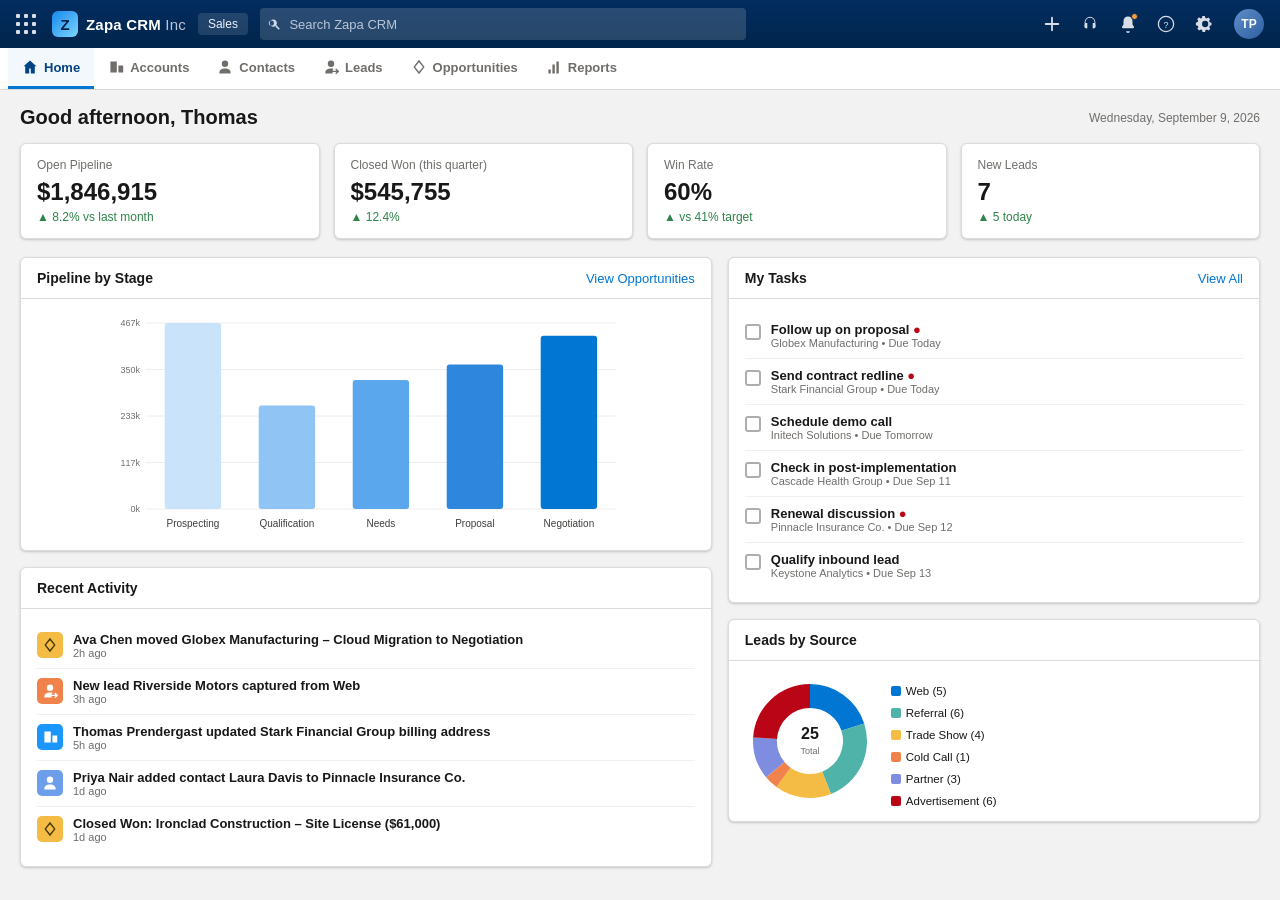
==== index.html @ 8cb700de "Add files via upload" ====
<!DOCTYPE html>
<html lang="en">
<head>
<meta charset="UTF-8" />
<meta name="viewport" content="width=device-width, initial-scale=1.0" />
<title>Zapa CRM Inc</title>
<link rel="stylesheet" href="css/styles.css" />
</head>
<body>

<div id="toast-region" class="toast-region"></div>

<div class="app-shell">

  <!-- Global Header -->
  <header class="global-header">
    <button class="icon-btn waffle-btn" id="btn-launcher" title="App Launcher" aria-label="App Launcher">
      <svg viewBox="0 0 20 20" width="20" height="20"><g fill="currentColor">
        <rect x="0" y="0" width="4" height="4" rx="1"/><rect x="8" y="0" width="4" height="4" rx="1"/><rect x="16" y="0" width="4" height="4" rx="1"/>
        <rect x="0" y="8" width="4" height="4" rx="1"/><rect x="8" y="8" width="4" height="4" rx="1"/><rect x="16" y="8" width="4" height="4" rx="1"/>
        <rect x="0" y="16" width="4" height="4" rx="1"/><rect x="8" y="16" width="4" height="4" rx="1"/><rect x="16" y="16" width="4" height="4" rx="1"/>
      </g></svg>
    </button>

    <div class="brand">
      <span class="brand-mark">Z</span>
      <span class="brand-name">Zapa CRM<span class="brand-inc"> Inc</span></span>
    </div>

    <div class="app-name-chip">Sales</div>

    <div class="global-search">
      <svg viewBox="0 0 20 20" width="14" height="14"><path fill="currentColor" d="M13.6 12.2h-.7l-.6-.5a5.4 5.4 0 1 0-1.3 1.3l.5.6v.7L16 18.6 17.6 17l-4-4Zm-8.6 0a3.8 3.8 0 1 1 0-7.6 3.8 3.8 0 0 1 0 7.6Z"/></svg>
      <input type="text" id="global-search-input" placeholder="Search Zapa CRM"/>
    </div>

    <div class="header-spacer"></div>

    <button class="icon-btn" id="btn-new" title="Create New">
      <svg viewBox="0 0 20 20" width="18" height="18"><path fill="currentColor" d="M10 2a1 1 0 0 1 1 1v6h6a1 1 0 1 1 0 2h-6v6a1 1 0 1 1-2 0v-6H3a1 1 0 1 1 0-2h6V3a1 1 0 0 1 1-1Z"/></svg>
    </button>
    <button class="icon-btn" id="btn-genesys" title="Genesys Cloud">
      <svg viewBox="0 0 20 20" width="18" height="18"><path fill="currentColor" d="M10 2a6 6 0 0 0-6 6v4.5A2.5 2.5 0 0 0 6.5 15H7v-6H5V8a5 5 0 0 1 10 0v1h-2v6h.5a2.5 2.5 0 0 0 2.5-2.5V8a6 6 0 0 0-6-6Z"/><rect x="4" y="10" width="2.6" height="4.4" rx="1" fill="currentColor"/><rect x="13.4" y="10" width="2.6" height="4.4" rx="1" fill="currentColor"/></svg>
    </button>
    <button class="icon-btn" title="Notifications" id="btn-notif">
      <svg viewBox="0 0 20 20" width="18" height="18"><path fill="currentColor" d="M10 1.6c-3 0-5 2.1-5 5v3.3c0 .6-.2 1.2-.6 1.7l-.9 1.2c-.6.8 0 2 1 2h11c1 0 1.6-1.2 1-2l-.9-1.2c-.4-.5-.6-1.1-.6-1.7V6.6c0-2.9-2-5-5-5Z"/><path fill="currentColor" d="M10 20a2.2 2.2 0 0 0 2.2-2H7.8A2.2 2.2 0 0 0 10 20Z"/></svg>
      <span class="notif-dot"></span>
    </button>
    <button class="icon-btn" title="Help">
      <svg viewBox="0 0 20 20" width="18" height="18"><circle cx="10" cy="10" r="8.5" fill="none" stroke="currentColor" stroke-width="1.4"/><text x="10" y="14.5" font-size="10" text-anchor="middle" fill="currentColor" font-family="Arial">?</text></svg>
    </button>
    <button class="icon-btn" title="Setup">
      <svg viewBox="0 0 20 20" width="18" height="18"><path fill="currentColor" d="M17 11.4v-2.8l-2.1-.5a5.9 5.9 0 0 0-.6-1.5l1.2-1.8-2-2-1.8 1.2a5.9 5.9 0 0 0-1.5-.6L9.7 1H6.9l-.5 2.2c-.5.1-1 .3-1.5.6L3.1 2.6l-2 2 1.2 1.8c-.3.5-.5 1-.6 1.5L-.3 8.6v2.8l2.2.5c.1.5.3 1 .6 1.5L1.3 15.2l2 2 1.8-1.2c.5.3 1 .5 1.5.6l.5 2.2h2.8l.5-2.2c.5-.1 1-.3 1.5-.6l1.8 1.2 2-2-1.2-1.8c.3-.5.5-1 .6-1.5l2.2-.5ZM10 13.5a3.5 3.5 0 1 1 0-7 3.5 3.5 0 0 1 0 7Z" transform="translate(1.3,0)"/></svg>
    </button>
    <button class="avatar-btn" id="btn-avatar" title="Thomas Prendergast">
      <span class="avatar-circle">TP</span>
    </button>
  </header>

  <!-- Genesys Cloud popover panel -->
  <div class="genesys-panel" id="genesys-panel">
    <div class="genesys-panel-arrow" id="genesys-panel-arrow"></div>
    <div class="genesys-panel-header">
      <h2>Genesys Cloud</h2>
      <button class="genesys-panel-close" id="genesys-panel-close" title="Close">&times;</button>
    </div>
    <div class="genesys-panel-body" id="genesys-panel-body"></div>
  </div>

  <!-- App Launcher Overlay -->
  <div class="launcher-overlay" id="launcher-overlay">
    <div class="launcher-panel">
      <div class="launcher-search">
        <input type="text" placeholder="Search apps and items..."/>
      </div>
      <h3>All Apps</h3>
      <div class="launcher-grid" id="launcher-grid"></div>
    </div>
  </div>

  <!-- Tab Bar -->
  <nav class="tab-bar" id="tab-bar"></nav>

  <!-- Main content -->
  <main class="main-content" id="main-content"></main>
</div>

<!-- Modal root -->
<div class="modal-overlay" id="modal-overlay">
  <div class="modal-panel" id="modal-panel"></div>
</div>

<script src="js/data.js"></script>
<script src="js/charts.js"></script>
<script src="js/app.js"></script>
</body>
</html>
---- css/styles.css ----
:root {
  --sf-header-bg: #032d60;
  --sf-header-bg-2: #01254b;
  --sf-blue: #0176d3;
  --sf-blue-dark: #014486;
  --sf-blue-light: #eef4fb;
  --sf-bg: #f3f2f2;
  --sf-border: #dddbda;
  --sf-text: #181818;
  --sf-text-secondary: #706e6b;
  --sf-success: #2e844a;
  --sf-success-bg: #e6f5ec;
  --sf-warning: #b26100;
  --sf-warning-bg: #fff4e5;
  --sf-error: #ba0517;
  --sf-error-bg: #fde8e8;
  --sf-card-radius: 6px;
  --shadow-1: 0 1px 3px 0 rgba(0,0,0,.12), 0 1px 2px 0 rgba(0,0,0,.08);
  --shadow-2: 0 2px 6px 0 rgba(0,0,0,.14);
}

* { box-sizing: border-box; }
html, body { height: 100%; }
body {
  margin: 0;
  font-family: -apple-system, "Salesforce Sans", "Segoe UI", Helvetica, Arial, sans-serif;
  color: var(--sf-text);
  background: var(--sf-bg);
  font-size: 13px;
  -webkit-font-smoothing: antialiased;
}
button { font-family: inherit; cursor: pointer; }
a { color: var(--sf-blue); text-decoration: none; cursor: pointer; }
a:hover { text-decoration: underline; }

.app-shell { display: flex; flex-direction: column; height: 100vh; }

/* ============ Global Header ============ */
.global-header {
  height: 48px;
  min-height: 48px;
  background: linear-gradient(180deg, var(--sf-header-bg) 0%, var(--sf-header-bg-2) 100%);
  color: #fff;
  display: flex;
  align-items: center;
  padding: 0 10px;
  gap: 6px;
  z-index: 50;
}
.icon-btn {
  background: transparent;
  border: none;
  color: #d8dde6;
  width: 32px;
  height: 32px;
  border-radius: 4px;
  display: flex;
  align-items: center;
  justify-content: center;
  position: relative;
}
.icon-btn:hover { background: rgba(255,255,255,.12); color: #fff; }
.notif-dot {
  position: absolute; top: 5px; right: 6px;
  width: 7px; height: 7px; border-radius: 50%;
  background: #ff9a3c; border: 1px solid var(--sf-header-bg);
}
.brand { display: flex; align-items: center; gap: 8px; margin-left: 4px; margin-right: 6px; white-space: nowrap; }
.brand-mark {
  width: 26px; height: 26px; border-radius: 6px;
  background: linear-gradient(135deg, #1589ee, #7cd4fd);
  color: #04204a;
  font-weight: 800; font-size: 15px;
  display: flex; align-items: center; justify-content: center;
}
.brand-name { font-weight: 700; font-size: 15px; letter-spacing: .2px; color: #fff; }
.brand-inc { font-weight: 400; color: #b9c6da; }
.app-name-chip {
  background: rgba(255,255,255,.12);
  padding: 4px 10px;
  border-radius: 4px;
  font-size: 12px;
  color: #eaf1fb;
  margin-right: 6px;
  white-space: nowrap;
  display: none;
}
@media (min-width: 900px) { .app-name-chip { display: inline-block; } }

.global-search {
  flex: 1 1 auto;
  max-width: 560px;
  background: rgba(255,255,255,.15);
  border-radius: 4px;
  display: flex;
  align-items: center;
  padding: 0 8px;
  height: 32px;
  color: #cfd8e6;
}
.global-search input {
  background: transparent;
  border: none;
  outline: none;
  color: #fff;
  margin-left: 6px;
  width: 100%;
  font-size: 13px;
}
.global-search input::placeholder { color: #b9c6da; }
.header-spacer { flex: 1 1 auto; }
.avatar-btn { background: transparent; border: none; margin-left: 2px; }
.avatar-circle {
  width: 30px; height: 30px; border-radius: 50%;
  background: #7f8fa6;
  background: linear-gradient(135deg,#5e8dc9,#2f5fa0);
  color: #fff; font-weight: 700; font-size: 12px;
  display: flex; align-items: center; justify-content: center;
}

/* ============ App Launcher ============ */
.launcher-overlay {
  display: none;
  position: fixed; inset: 0; background: rgba(0,0,0,.35); z-index: 100;
  align-items: flex-start; justify-content: center;
}
.launcher-overlay.open { display: flex; }
.launcher-panel {
  margin-top: 60px;
  background: #fff; border-radius: 8px; width: 720px; max-width: 92vw;
  max-height: 78vh; overflow-y: auto; padding: 18px 22px; box-shadow: var(--shadow-2);
}
.launcher-search input {
  width: 100%; padding: 9px 12px; border: 1px solid var(--sf-border); border-radius: 4px; font-size: 13px; outline: none;
}
.launcher-panel h3 { font-size: 12px; text-transform: uppercase; color: var(--sf-text-secondary); margin: 18px 0 10px; letter-spacing: .04em; }
.launcher-grid { display: grid; grid-template-columns: repeat(4, 1fr); gap: 4px; }
.launcher-item {
  display: flex; flex-direction: column; align-items: center; gap: 8px;
  padding: 14px 6px; border-radius: 6px; text-align: center;
}
.launcher-item:hover { background: #f3f6fa; }
.launcher-icon {
  width: 44px; height: 44px; border-radius: 8px; display: flex; align-items: center; justify-content: center; color: #fff; font-size: 18px;
}
.launcher-item span.label { font-size: 12px; color: var(--sf-text); }

/* ============ Tab bar ============ */
.tab-bar {
  background: #fff;
  border-bottom: 1px solid var(--sf-border);
  display: flex;
  align-items: stretch;
  height: 42px;
  padding-left: 8px;
  overflow-x: auto;
  flex: 0 0 auto;
}
.tab-item {
  display: flex; align-items: center; gap: 6px;
  padding: 0 14px;
  color: var(--sf-text-secondary);
  font-weight: 600;
  border-bottom: 3px solid transparent;
  white-space: nowrap;
}
.tab-item svg { flex: 0 0 auto; }
.tab-item:hover { background: #f3f3f3; color: var(--sf-text); cursor: pointer; }
.tab-item.active { color: var(--sf-blue-dark); border-bottom-color: var(--sf-blue); background: #f3f8fd; }

/* ============ Main content ============ */
.main-content { flex: 1 1 auto; overflow-y: auto; padding: 16px 20px 40px; }
.page-title-row { display: flex; align-items: center; justify-content: space-between; margin-bottom: 14px; flex-wrap: wrap; gap: 10px; }
.page-title { display:flex; align-items:center; gap:10px; }
.page-title h1 { font-size: 20px; margin: 0; font-weight: 700; }
.page-subtitle { color: var(--sf-text-secondary); font-size: 12px; }

.btn {
  border: 1px solid var(--sf-blue);
  background: #fff; color: var(--sf-blue);
  padding: 7px 14px; border-radius: 4px; font-size: 13px; font-weight: 600;
}
.btn:hover { background: var(--sf-blue-light); }
.btn-primary { background: var(--sf-blue); color: #fff; }
.btn-primary:hover { background: var(--sf-blue-dark); }
.btn-sm { padding: 4px 10px; font-size: 12px; }
.btn-neutral { border-color: var(--sf-border); color: var(--sf-text); }
.btn-neutral:hover { background: #f3f3f3; }
.btn-icon { display:inline-flex; align-items:center; gap:6px; }

/* ============ KPI tiles ============ */
.kpi-row { display: grid; grid-template-columns: repeat(4, 1fr); gap: 14px; margin-bottom: 18px; }
@media (max-width: 1100px) { .kpi-row { grid-template-columns: repeat(2, 1fr); } }
.kpi-card {
  background: #fff; border: 1px solid var(--sf-border); border-radius: var(--sf-card-radius);
  padding: 14px 16px; box-shadow: var(--shadow-1);
}
.kpi-label { color: var(--sf-text-secondary); font-size: 12px; margin-bottom: 6px; }
.kpi-value { font-size: 24px; font-weight: 700; }
.kpi-trend { font-size: 12px; margin-top: 4px; }
.kpi-trend.up { color: var(--sf-success); }
.kpi-trend.down { color: var(--sf-error); }

/* ============ Cards / Panels ============ */
.card {
  background: #fff; border: 1px solid var(--sf-border); border-radius: var(--sf-card-radius);
  box-shadow: var(--shadow-1); margin-bottom: 16px;
}
.card-header {
  display: flex; align-items: center; justify-content: space-between;
  padding: 12px 16px; border-bottom: 1px solid var(--sf-border);
}
.card-header h2 { font-size: 14px; margin: 0; font-weight: 700; }
.card-body { padding: 14px 16px; }

.dashboard-grid { display: grid; grid-template-columns: 1.3fr 1fr; gap: 16px; align-items: start; }
@media (max-width: 1000px) { .dashboard-grid { grid-template-columns: 1fr; } }

.task-list { list-style: none; margin: 0; padding: 0; }
.task-item { display: flex; align-items: flex-start; gap: 10px; padding: 9px 0; border-bottom: 1px solid #f1f0f0; }
.task-item:last-child { border-bottom: none; }
.task-checkbox { width: 16px; height: 16px; border: 2px solid #b0adab; border-radius: 3px; margin-top: 2px; flex: 0 0 auto; }
.task-priority-high { color: var(--sf-error); font-weight: 700; }
.task-main { flex: 1; }
.task-subject { font-weight: 600; }
.task-meta { color: var(--sf-text-secondary); font-size: 11px; }

/* ============ Object icons ============ */
.obj-icon { border-radius: 5px; display: inline-flex; align-items: center; justify-content: center; color: #fff; flex: 0 0 auto; font-weight: 700; }
.obj-icon.lead { background: #f0824c; }
.obj-icon.contact { background: #6d9eeb; }
.obj-icon.account { background: #1b96ff; }
.obj-icon.opportunity { background: #f4bc44; color: #4a3b06; }
.obj-icon.task { background: #7f8de1; }
.obj-icon.report { background: #4fb3a9; }

/* ============ List view ============ */
.list-toolbar { display: flex; align-items: center; gap: 10px; margin-bottom: 10px; flex-wrap: wrap; }
.list-toolbar .search-mini { flex: 1; max-width: 280px; position: relative; }
.search-mini input { width: 100%; padding: 6px 10px 6px 28px; border: 1px solid var(--sf-border); border-radius: 4px; font-size: 12px; }
.search-mini svg { position: absolute; left: 8px; top: 7px; color: var(--sf-text-secondary); }
.count-chip { color: var(--sf-text-secondary); font-size: 12px; }

table.data-table { width: 100%; border-collapse: collapse; background: #fff; }
table.data-table th {
  text-align: left; font-size: 12px; color: var(--sf-text-secondary);
  background: #fafaf9; border-bottom: 1px solid var(--sf-border); padding: 8px 12px; font-weight: 700;
  position: sticky; top: 0;
}
table.data-table td { padding: 9px 12px; border-bottom: 1px solid #f1f0f0; font-size: 13px; vertical-align: middle; }
table.data-table tr:hover td { background: #f7f9fc; }
.row-name-cell { display: flex; align-items: center; gap: 8px; }

.badge { display: inline-block; padding: 2px 9px; border-radius: 10px; font-size: 11px; font-weight: 700; }
.badge-new { background: #eef4fb; color: #0176d3; }
.badge-working { background: var(--sf-warning-bg); color: var(--sf-warning); }
.badge-qualified { background: var(--sf-success-bg); color: var(--sf-success); }
.badge-unqualified { background: #f1f0f0; color: var(--sf-text-secondary); }
.badge-won { background: var(--sf-success-bg); color: var(--sf-success); }
.badge-lost { background: var(--sf-error-bg); color: var(--sf-error); }
.badge-open { background: #eef4fb; color: #0176d3; }

/* ============ Record detail ============ */
.record-header {
  background: #fff; border: 1px solid var(--sf-border); border-radius: var(--sf-card-radius); box-shadow: var(--shadow-1);
  padding: 14px 18px; margin-bottom: 14px;
}
.record-header-top { display: flex; align-items: flex-start; gap: 12px; }
.record-icon-lg { width: 42px; height: 42px; font-size: 16px; border-radius: 8px; }
.record-title-block { flex: 1; }
.record-title-block .eyebrow { color: var(--sf-text-secondary); font-size: 12px; }
.record-title-block h1 { font-size: 19px; margin: 2px 0 0; }
.record-actions { display: flex; gap: 8px; }
.record-fields-grid { display: grid; grid-template-columns: repeat(4, 1fr); gap: 14px; margin-top: 16px; }
@media (max-width: 1000px) { .record-fields-grid { grid-template-columns: repeat(2, 1fr); } }
.field-block .field-label { color: var(--sf-text-secondary); font-size: 11px; margin-bottom: 3px; }
.field-block .field-value { font-size: 13px; font-weight: 500; }

/* Path component (opportunity stage) */
.path-bar { display: flex; margin-top: 14px; border-radius: 4px; overflow: hidden; }
.path-step {
  flex: 1; text-align: center; padding: 7px 4px; font-size: 11.5px; font-weight: 700;
  background: #e5e5e5; color: #6b6b6b; position: relative;
  clip-path: polygon(0 0, 92% 0, 100% 50%, 92% 100%, 0 100%, 8% 50%);
  margin-left: -8px;
}
.path-step:first-child { margin-left: 0; clip-path: polygon(0 0, 92% 0, 100% 50%, 92% 100%, 0 100%); }
.path-step.done { background: #7ac9a3; color: #fff; }
.path-step.current { background: var(--sf-blue); color: #fff; }
.path-step.lost { background: var(--sf-error); color: #fff; }

.related-tabs { display: flex; gap: 4px; border-bottom: 1px solid var(--sf-border); margin-bottom: 0; }
.related-tab { padding: 10px 14px; font-size: 13px; font-weight: 600; color: var(--sf-text-secondary); border-bottom: 3px solid transparent; }
.related-tab.active { color: var(--sf-blue-dark); border-bottom-color: var(--sf-blue); }
.related-tab:hover { cursor: pointer; color: var(--sf-text); }

/* ============ Kanban ============ */
.kanban-wrap { overflow-x: auto; padding-bottom: 10px; }
.kanban-board { display: flex; gap: 12px; min-width: max-content; }
.kanban-col { width: 260px; flex: 0 0 260px; background: #f3f3f3; border-radius: 6px; padding: 8px; }
.kanban-col-header { padding: 6px 8px 10px; }
.kanban-col-title { font-weight: 700; font-size: 13px; display: flex; justify-content: space-between; }
.kanban-col-sum { color: var(--sf-text-secondary); font-size: 11px; margin-top: 2px; }
.kanban-col-bar { height: 4px; border-radius: 2px; background: var(--sf-blue); margin-top: 8px; }
.kanban-card {
  background: #fff; border: 1px solid var(--sf-border); border-radius: 6px; padding: 10px 12px; margin-bottom: 8px; box-shadow: var(--shadow-1);
}
.kanban-card:hover { box-shadow: var(--shadow-2); cursor: pointer; }
.kanban-card .kc-name { font-weight: 700; font-size: 12.5px; margin-bottom: 4px; }
.kanban-card .kc-account { color: var(--sf-text-secondary); font-size: 11.5px; margin-bottom: 6px; }
.kanban-card .kc-amount { font-weight: 700; font-size: 13px; color: #16325c; }
.kanban-card .kc-meta { display: flex; justify-content: space-between; align-items: center; margin-top: 6px; font-size: 11px; color: var(--sf-text-secondary); }
.view-toggle { display: flex; border: 1px solid var(--sf-border); border-radius: 4px; overflow: hidden; }
.view-toggle button { border: none; background: #fff; padding: 6px 12px; font-size: 12px; font-weight: 600; color: var(--sf-text-secondary); }
.view-toggle button.active { background: var(--sf-blue-light); color: var(--sf-blue-dark); }

/* ============ Charts ============ */
.chart-legend { display: flex; flex-wrap: wrap; gap: 10px; margin-top: 10px; font-size: 11.5px; }
.legend-item { display: flex; align-items: center; gap: 5px; }
.legend-swatch { width: 10px; height: 10px; border-radius: 2px; }

/* ============ Modal ============ */
.modal-overlay { display: none; position: fixed; inset: 0; background: rgba(0,0,0,.4); z-index: 200; align-items: center; justify-content: center; }
.modal-overlay.open { display: flex; }
.modal-panel { background: #fff; border-radius: 8px; width: 480px; max-width: 92vw; max-height: 88vh; overflow-y: auto; box-shadow: var(--shadow-2); }
.modal-header { padding: 16px 20px; border-bottom: 1px solid var(--sf-border); display: flex; justify-content: space-between; align-items: center; }
.modal-header h2 { margin: 0; font-size: 16px; }
.modal-close { border: none; background: transparent; font-size: 18px; color: var(--sf-text-secondary); }
.modal-body { padding: 16px 20px; }
.form-row { margin-bottom: 14px; }
.form-row label { display: block; font-size: 12px; font-weight: 600; margin-bottom: 4px; }
.form-row input, .form-row select, .form-row textarea {
  width: 100%; padding: 8px 10px; border: 1px solid var(--sf-border); border-radius: 4px; font-size: 13px; outline: none; font-family: inherit;
}
.form-row input:focus, .form-row select:focus, .form-row textarea:focus { border-color: var(--sf-blue); box-shadow: 0 0 0 1px var(--sf-blue); }
.modal-footer { padding: 14px 20px; border-top: 1px solid var(--sf-border); display: flex; justify-content: flex-end; gap: 8px; }

/* ============ Toast ============ */
.toast-region { position: fixed; top: 58px; right: 16px; z-index: 300; display: flex; flex-direction: column; gap: 8px; }
.toast { background: #04844b; color: #fff; padding: 12px 16px; border-radius: 4px; box-shadow: var(--shadow-2); font-size: 13px; max-width: 320px; animation: toast-in .2s ease-out; }
.toast.error { background: var(--sf-error); }
@keyframes toast-in { from { transform: translateY(-8px); opacity: 0; } to { transform: translateY(0); opacity: 1; } }

.breadcrumb { font-size: 12px; color: var(--sf-text-secondary); margin-bottom: 8px; }
.breadcrumb a { color: var(--sf-blue); }

.empty-state { text-align: center; padding: 40px 20px; color: var(--sf-text-secondary); }

.rating-star { color: #f4bc44; }

/* ============ Genesys Cloud popover panel ============ */
.genesys-panel {
  position: fixed;
  width: 200px;
  height: 500px;
  background: #fff;
  border-radius: 8px;
  box-shadow: var(--shadow-2);
  z-index: 150;
  display: none;
  flex-direction: column;
  overflow: hidden;
}
.genesys-panel.open { display: flex; }
.genesys-panel-arrow {
  position: absolute;
  top: -6px;
  width: 14px;
  height: 14px;
  background: var(--sf-header-bg);
  transform: rotate(45deg);
  border-radius: 2px;
}
.genesys-panel-header {
  position: relative;
  z-index: 1;
  flex: 0 0 auto;
  background: linear-gradient(180deg, var(--sf-header-bg) 0%, var(--sf-header-bg-2) 100%);
  color: #fff;
  padding: 12px 14px;
  display: flex;
  align-items: center;
  justify-content: space-between;
}
.genesys-panel-header h2 { margin: 0; font-size: 14px; font-weight: 700; }
.genesys-panel-close {
  background: transparent; border: none; color: #fff; font-size: 16px; line-height: 1;
  width: 24px; height: 24px; display: flex; align-items: center; justify-content: center; border-radius: 4px;
}
.genesys-panel-close:hover { background: rgba(255,255,255,.15); }
.genesys-panel-body { flex: 1 1 auto; }
.genesys-panel-body iframe { width: 100%; height: 100%; border: 0; display: block; }
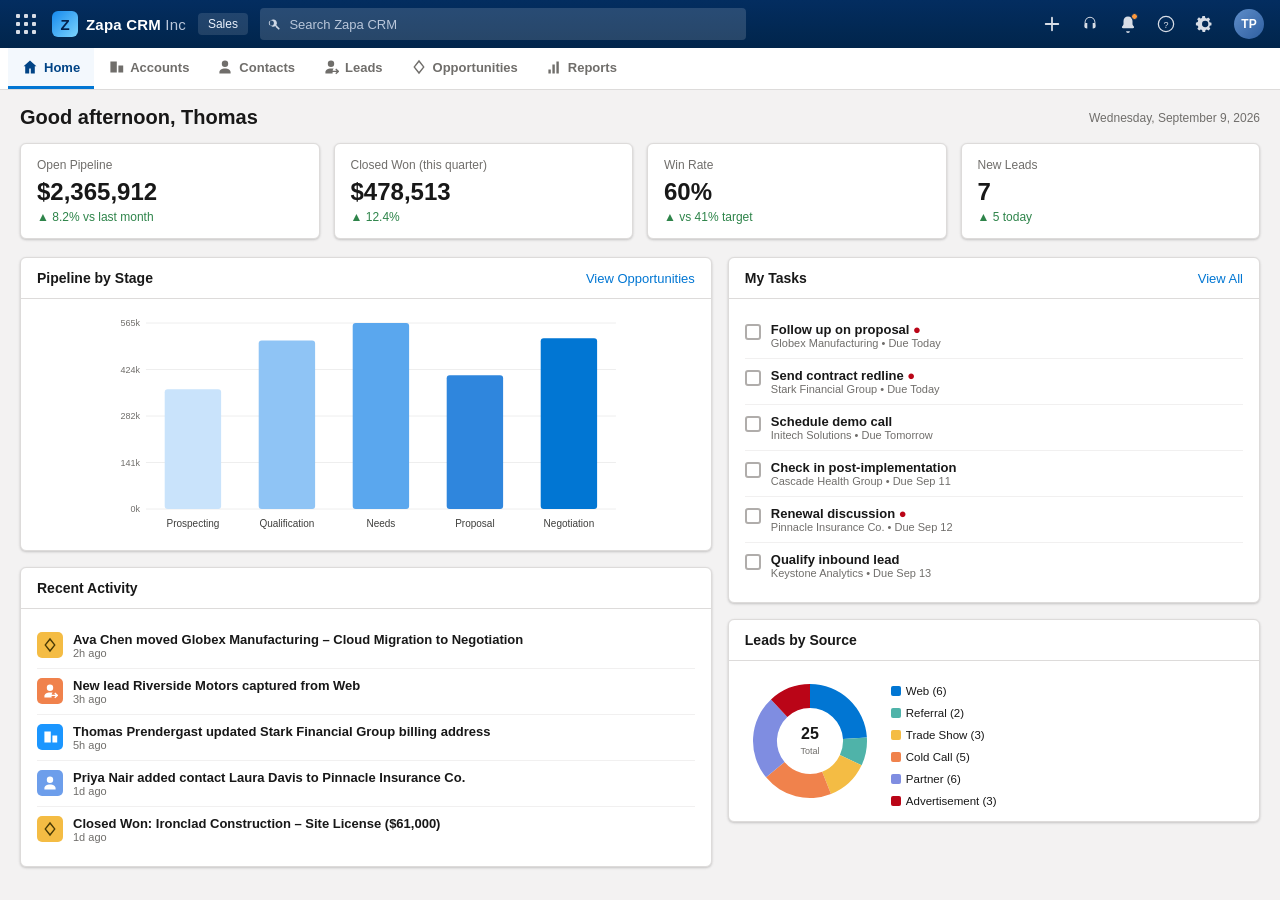
==== commit abba635c: "Add files via upload" ====
--- a/index.html
+++ b/index.html
@@ -57,6 +57,23 @@
     </button>
   </header>
 
+  <!-- Composable Desktop Broker popover — toggled from the TP avatar icon.
+       The iframe stays mounted (even while hidden) so it keeps sharing one
+       authenticated session with all Composable Desktop components (e.g. the
+       Copilot gadget), the same way the Genesys Cloud popover works. -->
+  <div class="genesys-broker" id="genesys-broker">
+    <div class="genesys-broker-arrow" id="genesys-broker-arrow"></div>
+    <div class="genesys-broker-header">
+      <h2>Genesys Broker</h2>
+      <button class="genesys-broker-close" id="genesys-broker-close" title="Close">&times;</button>
+    </div>
+    <div class="genesys-broker-body">
+      <iframe id="genesys-broker-iframe" title="Genesys Cloud Broker"
+        src="https://apps.inindca.com/crm-embeddable-desktop/?show-broker-ui"
+        allow="camera *; microphone *; autoplay *; hid *; local-network-access *"></iframe>
+    </div>
+  </div>
+
   <!-- Genesys Cloud popover panel -->
   <div class="genesys-panel" id="genesys-panel">
     <div class="genesys-panel-arrow" id="genesys-panel-arrow"></div>
--- a/css/styles.css
+++ b/css/styles.css
@@ -348,6 +348,49 @@
 
 .rating-star { color: #f4bc44; }
 
+/* ============ Composable Desktop Broker popover (shared auth) ============ */
+.genesys-broker {
+  position: fixed;
+  width: 260px;
+  height: 400px;
+  background: #fff;
+  border-radius: 8px;
+  box-shadow: var(--shadow-2);
+  z-index: 150;
+  display: none;
+  flex-direction: column;
+  overflow: hidden;
+}
+.genesys-broker.open { display: flex; }
+.genesys-broker-arrow {
+  position: absolute;
+  top: -6px;
+  width: 14px;
+  height: 14px;
+  background: var(--sf-header-bg);
+  transform: rotate(45deg);
+  border-radius: 2px;
+}
+.genesys-broker-header {
+  position: relative;
+  z-index: 1;
+  flex: 0 0 auto;
+  background: linear-gradient(180deg, var(--sf-header-bg) 0%, var(--sf-header-bg-2) 100%);
+  color: #fff;
+  padding: 12px 14px;
+  display: flex;
+  align-items: center;
+  justify-content: space-between;
+}
+.genesys-broker-header h2 { margin: 0; font-size: 14px; font-weight: 700; }
+.genesys-broker-close {
+  background: transparent; border: none; color: #fff; font-size: 16px; line-height: 1;
+  width: 24px; height: 24px; display: flex; align-items: center; justify-content: center; border-radius: 4px;
+}
+.genesys-broker-close:hover { background: rgba(255,255,255,.15); }
+.genesys-broker-body { flex: 1 1 auto; }
+.genesys-broker-body iframe { width: 100%; height: 100%; border: 0; display: block; }
+
 /* ============ Genesys Cloud popover panel ============ */
 .genesys-panel {
   position: fixed;
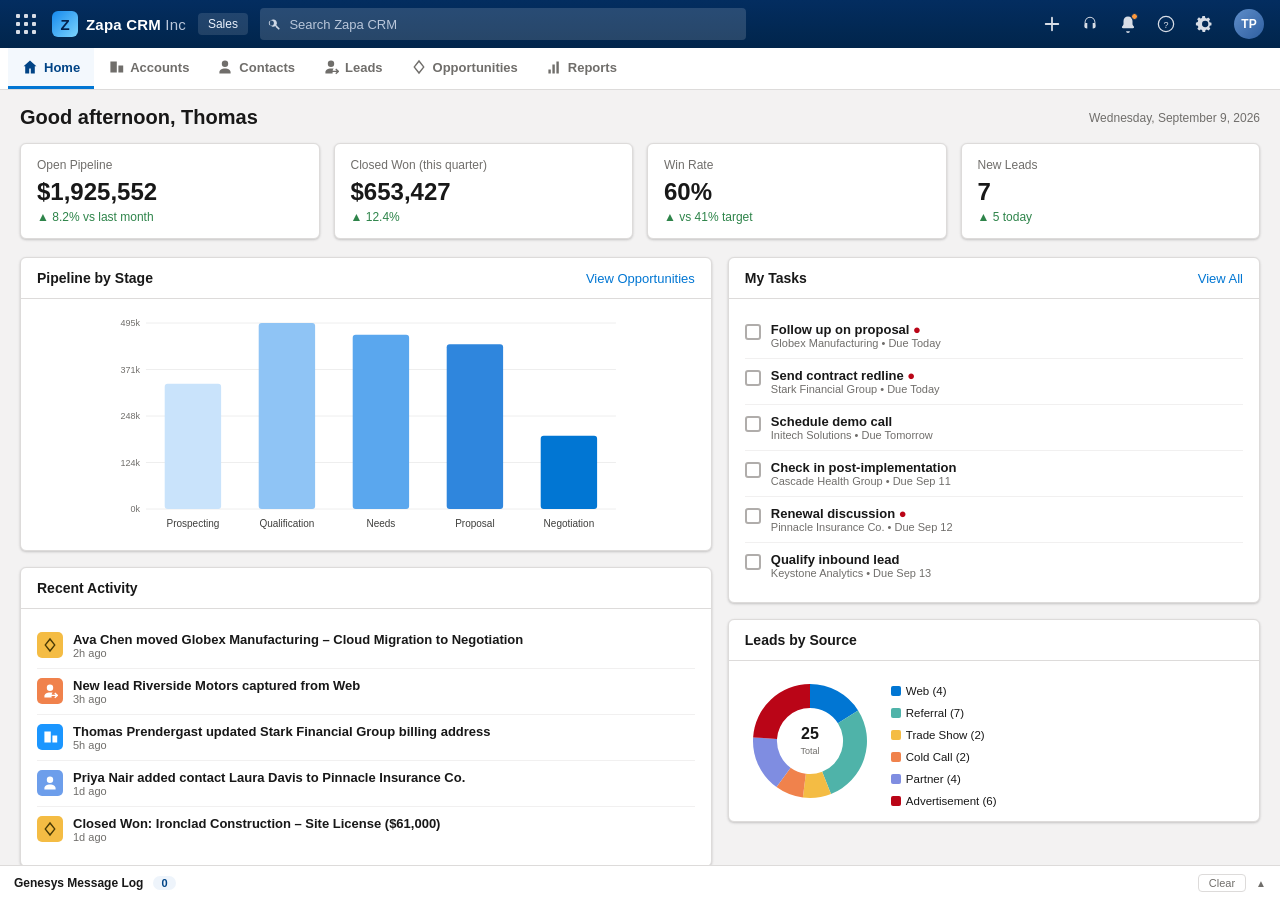
==== commit faa2dca2: "Add files via upload" ====
--- a/index.html
+++ b/index.html
@@ -100,6 +100,17 @@
 
   <!-- Main content -->
   <main class="main-content" id="main-content"></main>
+
+  <!-- Message Log — every postMessage sent/received by the Genesys panels -->
+  <div class="message-log" id="message-log">
+    <div class="message-log-header" id="message-log-toggle">
+      <span class="message-log-title">Genesys Message Log</span>
+      <span class="message-log-count" id="message-log-count">0</span>
+      <button class="message-log-clear" id="message-log-clear" title="Clear log">Clear</button>
+      <span class="message-log-chevron" id="message-log-chevron">&#9650;</span>
+    </div>
+    <div class="message-log-body" id="message-log-body"></div>
+  </div>
 </div>
 
 <!-- Modal root -->
--- a/css/styles.css
+++ b/css/styles.css
@@ -433,3 +433,51 @@
 .genesys-panel-close:hover { background: rgba(255,255,255,.15); }
 .genesys-panel-body { flex: 1 1 auto; }
 .genesys-panel-body iframe { width: 100%; height: 100%; border: 0; display: block; }
+
+/* ============ Message Log (footer) ============ */
+.message-log {
+  flex: 0 0 auto;
+  border-top: 1px solid var(--sf-border);
+  background: #fff;
+  z-index: 120;
+}
+.message-log-header {
+  display: flex;
+  align-items: center;
+  gap: 10px;
+  height: 34px;
+  padding: 0 14px;
+  cursor: pointer;
+  user-select: none;
+}
+.message-log-header:hover { background: #f7f7f7; }
+.message-log-title { font-size: 12px; font-weight: 700; color: var(--sf-text); }
+.message-log-count {
+  background: var(--sf-blue-light); color: var(--sf-blue-dark);
+  font-size: 11px; font-weight: 700; padding: 1px 8px; border-radius: 10px;
+}
+.message-log-clear {
+  margin-left: auto;
+  border: 1px solid var(--sf-border); background: #fff; color: var(--sf-text-secondary);
+  font-size: 11px; padding: 2px 10px; border-radius: 4px;
+}
+.message-log-clear:hover { background: #f3f3f3; }
+.message-log-chevron { font-size: 10px; color: var(--sf-text-secondary); transition: transform .15s ease; }
+.message-log.open .message-log-chevron { transform: rotate(180deg); }
+.message-log-body {
+  display: none;
+  max-height: 260px;
+  overflow-y: auto;
+  border-top: 1px solid var(--sf-border);
+  font-family: ui-monospace, SFMono-Regular, Menlo, Consolas, monospace;
+  font-size: 11.5px;
+}
+.message-log.open .message-log-body { display: block; }
+.message-log-entry { display: flex; gap: 8px; padding: 6px 14px; border-bottom: 1px solid #f1f0f0; align-items: flex-start; }
+.message-log-entry:hover { background: #fafafa; }
+.message-log-time { color: var(--sf-text-secondary); flex: 0 0 auto; white-space: nowrap; }
+.message-log-dir { flex: 0 0 auto; font-weight: 700; border-radius: 3px; padding: 0 6px; white-space: nowrap; }
+.message-log-dir.sent { background: var(--sf-success-bg); color: var(--sf-success); }
+.message-log-dir.received { background: var(--sf-blue-light); color: var(--sf-blue-dark); }
+.message-log-json { flex: 1 1 auto; white-space: pre-wrap; word-break: break-all; color: var(--sf-text); }
+.message-log-empty { padding: 14px; color: var(--sf-text-secondary); font-size: 12px; text-align: center; }
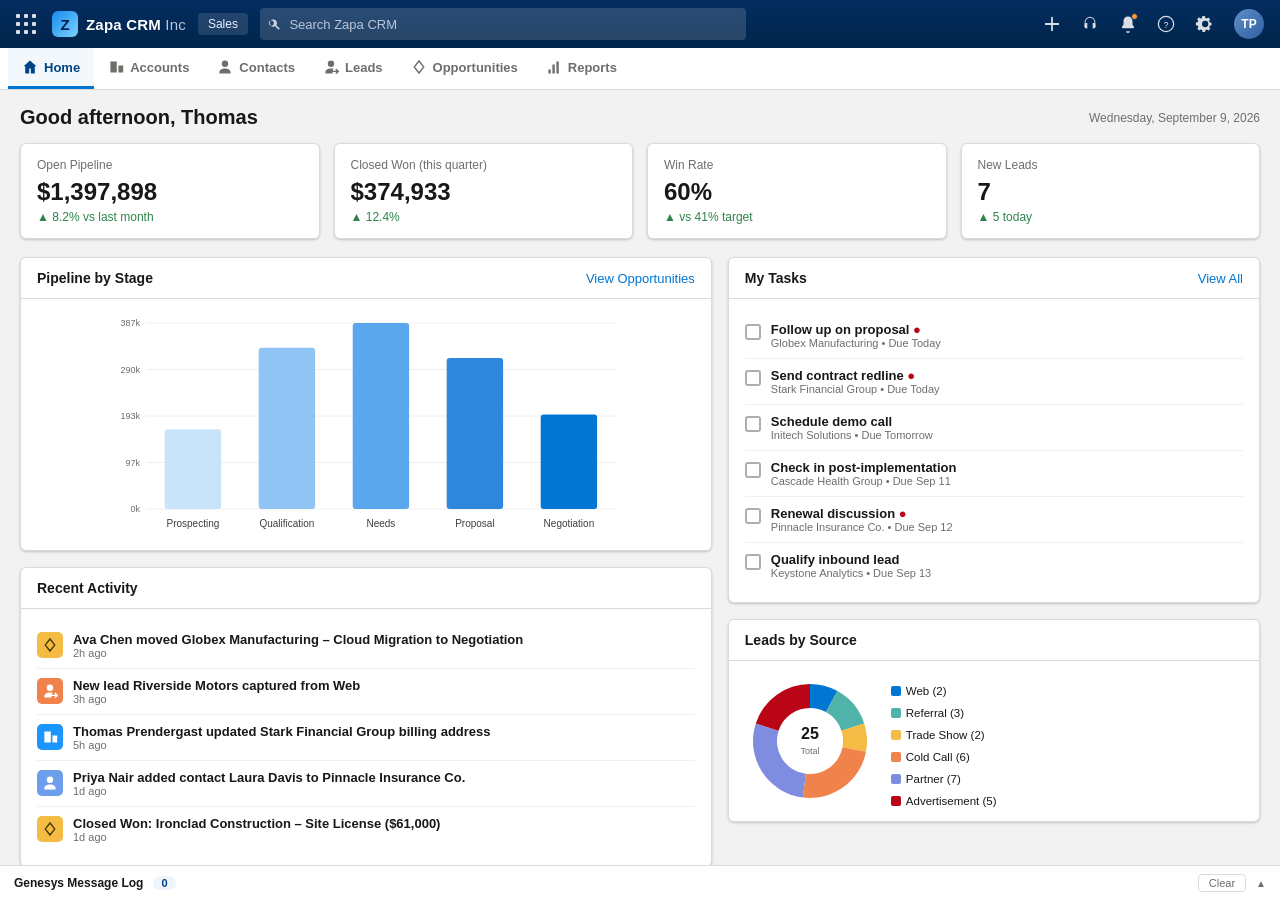
==== commit eda15011: "Add files via upload" ====
--- a/index.html
+++ b/index.html
@@ -98,6 +98,9 @@
   <!-- Tab Bar -->
   <nav class="tab-bar" id="tab-bar"></nav>
 
+  <!-- Lead record tabs — one appears each time a Lead is opened -->
+  <nav class="lead-tab-bar" id="lead-tab-bar"></nav>
+
   <!-- Main content -->
   <main class="main-content" id="main-content"></main>
 
--- a/css/styles.css
+++ b/css/styles.css
@@ -168,6 +168,40 @@
 .tab-item:hover { background: #f3f3f3; color: var(--sf-text); cursor: pointer; }
 .tab-item.active { color: var(--sf-blue-dark); border-bottom-color: var(--sf-blue); background: #f3f8fd; }
 
+/* ============ Lead record tabs ============ */
+.lead-tab-bar {
+  background: #f3f3f3;
+  border-bottom: 1px solid var(--sf-border);
+  display: none;
+  align-items: stretch;
+  height: 34px;
+  padding-left: 8px;
+  overflow-x: auto;
+  flex: 0 0 auto;
+  gap: 2px;
+}
+.lead-tab-bar.has-tabs { display: flex; }
+.lead-tab-item {
+  display: flex; align-items: center; gap: 8px;
+  padding: 0 8px 0 12px;
+  color: var(--sf-text-secondary);
+  font-size: 12px; font-weight: 600;
+  background: #fff;
+  border: 1px solid var(--sf-border);
+  border-bottom: none;
+  border-radius: 6px 6px 0 0;
+  margin-top: 4px;
+  white-space: nowrap;
+  cursor: pointer;
+}
+.lead-tab-item:hover { color: var(--sf-text); }
+.lead-tab-item.active { color: var(--sf-blue-dark); background: #fff; box-shadow: 0 -2px 0 var(--sf-blue) inset; }
+.lead-tab-close {
+  border: none; background: transparent; color: inherit; opacity: .6;
+  font-size: 14px; line-height: 1; padding: 2px 4px; border-radius: 3px;
+}
+.lead-tab-close:hover { opacity: 1; background: #eee; }
+
 /* ============ Main content ============ */
 .main-content { flex: 1 1 auto; overflow-y: auto; padding: 16px 20px 40px; }
 .page-title-row { display: flex; align-items: center; justify-content: space-between; margin-bottom: 14px; flex-wrap: wrap; gap: 10px; }
@@ -212,6 +246,11 @@
 }
 .card-header h2 { font-size: 14px; margin: 0; font-weight: 700; }
 .card-body { padding: 14px 16px; }
+
+.collapsible-card .card-header { cursor: pointer; user-select: none; }
+.collapsible-chevron { font-size: 10px; color: var(--sf-text-secondary); transition: transform .15s ease; }
+.collapsible-card.collapsed .collapsible-chevron { transform: rotate(180deg); }
+.collapsible-card.collapsed .card-body { display: none; }
 
 .dashboard-grid { display: grid; grid-template-columns: 1.3fr 1fr; gap: 16px; align-items: start; }
 @media (max-width: 1000px) { .dashboard-grid { grid-template-columns: 1fr; } }
@@ -479,5 +518,6 @@
 .message-log-dir { flex: 0 0 auto; font-weight: 700; border-radius: 3px; padding: 0 6px; white-space: nowrap; }
 .message-log-dir.sent { background: var(--sf-success-bg); color: var(--sf-success); }
 .message-log-dir.received { background: var(--sf-blue-light); color: var(--sf-blue-dark); }
+.message-log-repeat { flex: 0 0 auto; font-weight: 700; color: var(--sf-text-secondary); background: #f1f0f0; border-radius: 3px; padding: 0 5px; }
 .message-log-json { flex: 1 1 auto; white-space: pre-wrap; word-break: break-all; color: var(--sf-text); }
 .message-log-empty { padding: 14px; color: var(--sf-text-secondary); font-size: 12px; text-align: center; }
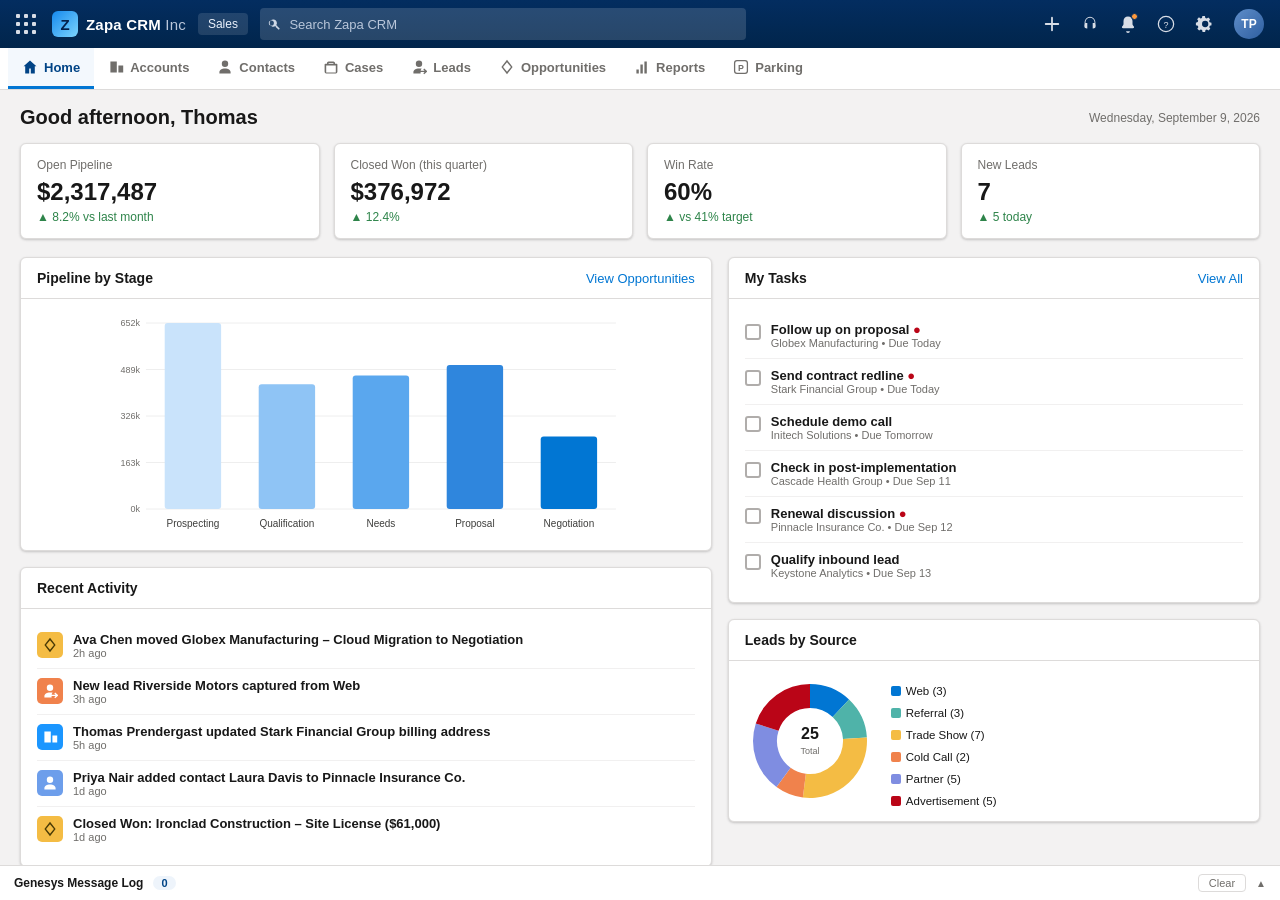
==== commit 9f04adc1: "Add files via upload" ====
--- a/index.html
+++ b/index.html
@@ -49,7 +49,7 @@
     <button class="icon-btn" title="Help">
       <svg viewBox="0 0 20 20" width="18" height="18"><circle cx="10" cy="10" r="8.5" fill="none" stroke="currentColor" stroke-width="1.4"/><text x="10" y="14.5" font-size="10" text-anchor="middle" fill="currentColor" font-family="Arial">?</text></svg>
     </button>
-    <button class="icon-btn" title="Setup">
+    <button class="icon-btn" id="btn-setup" title="Setup">
       <svg viewBox="0 0 20 20" width="18" height="18"><path fill="currentColor" d="M17 11.4v-2.8l-2.1-.5a5.9 5.9 0 0 0-.6-1.5l1.2-1.8-2-2-1.8 1.2a5.9 5.9 0 0 0-1.5-.6L9.7 1H6.9l-.5 2.2c-.5.1-1 .3-1.5.6L3.1 2.6l-2 2 1.2 1.8c-.3.5-.5 1-.6 1.5L-.3 8.6v2.8l2.2.5c.1.5.3 1 .6 1.5L1.3 15.2l2 2 1.8-1.2c.5.3 1 .5 1.5.6l.5 2.2h2.8l.5-2.2c.5-.1 1-.3 1.5-.6l1.8 1.2 2-2-1.2-1.8c.3-.5.5-1 .6-1.5l2.2-.5ZM10 13.5a3.5 3.5 0 1 1 0-7 3.5 3.5 0 0 1 0 7Z" transform="translate(1.3,0)"/></svg>
     </button>
     <button class="avatar-btn" id="btn-avatar" title="Thomas Prendergast">
--- a/css/styles.css
+++ b/css/styles.css
@@ -272,6 +272,7 @@
 .obj-icon.opportunity { background: #f4bc44; color: #4a3b06; }
 .obj-icon.task { background: #7f8de1; }
 .obj-icon.report { background: #4fb3a9; }
+.obj-icon.case { background: #c23934; }
 
 /* ============ List view ============ */
 .list-toolbar { display: flex; align-items: center; gap: 10px; margin-bottom: 10px; flex-wrap: wrap; }
@@ -298,6 +299,8 @@
 .badge-won { background: var(--sf-success-bg); color: var(--sf-success); }
 .badge-lost { background: var(--sf-error-bg); color: var(--sf-error); }
 .badge-open { background: #eef4fb; color: #0176d3; }
+.badge-escalated { background: var(--sf-error-bg); color: var(--sf-error); }
+.badge-closed { background: #f1f0f0; color: var(--sf-text-secondary); }
 
 /* ============ Record detail ============ */
 .record-header {
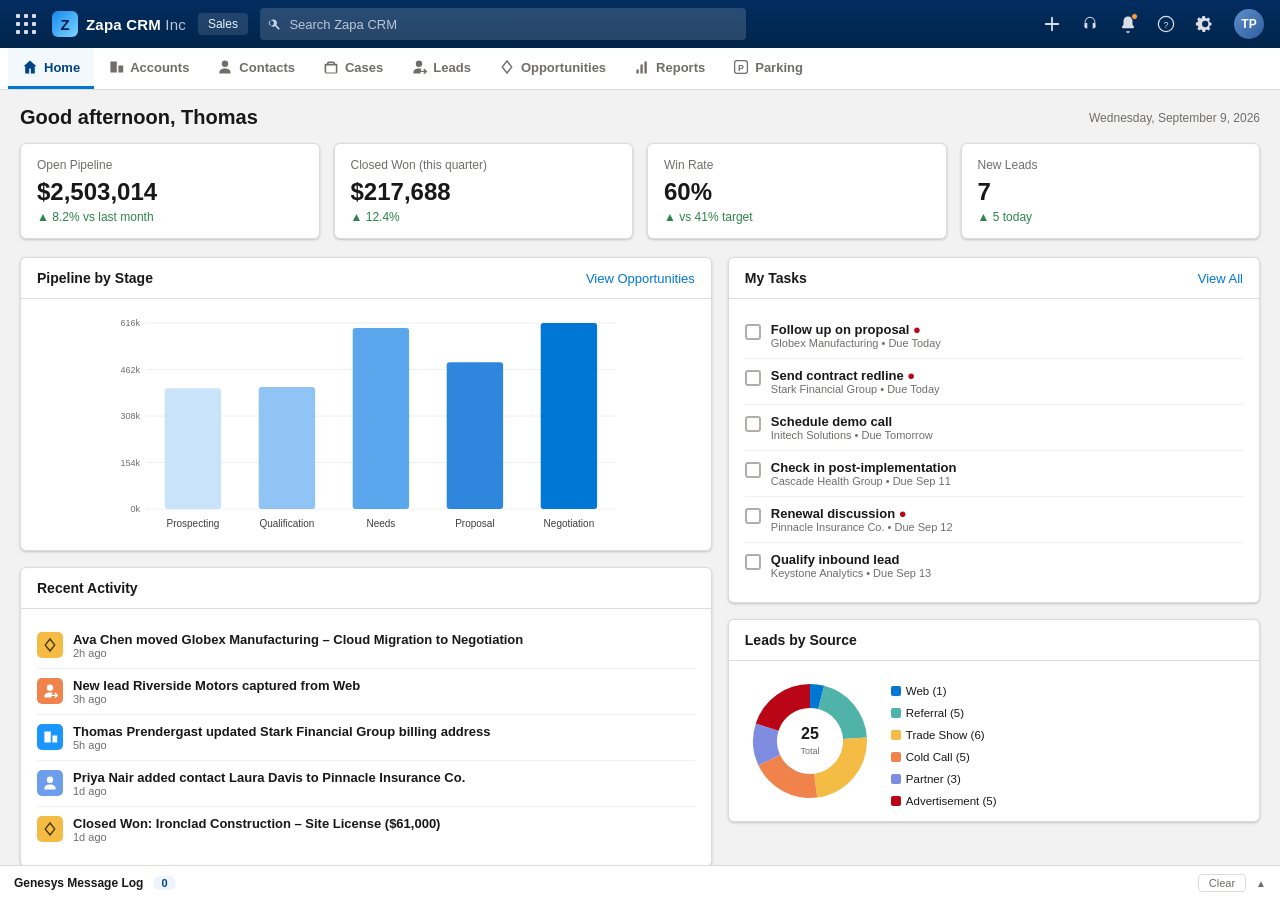
==== commit bdbf521e: "Add files via upload" ====
--- a/index.html
+++ b/index.html
@@ -74,6 +74,16 @@
     </div>
   </div>
 
+  <!-- Interaction window popover (Private Deployment guide, step 5) —
+       its own popover, positioned to the left of the Genesys Cloud one,
+       opened/closed together with it via the same headset icon. -->
+  <div class="genesys-interaction-panel" id="genesys-interaction-panel">
+    <div class="genesys-interaction-panel-header">
+      <h2>Interaction</h2>
+    </div>
+    <div class="genesys-interaction-panel-body" id="genesys-interaction-panel-body"></div>
+  </div>
+
   <!-- Genesys Cloud popover panel -->
   <div class="genesys-panel" id="genesys-panel">
     <div class="genesys-panel-arrow" id="genesys-panel-arrow"></div>
--- a/css/styles.css
+++ b/css/styles.css
@@ -476,6 +476,34 @@
 .genesys-panel-body { flex: 1 1 auto; }
 .genesys-panel-body iframe { width: 100%; height: 100%; border: 0; display: block; }
 
+/* Separate popover for the Step 5 "interaction window" — sits to the left
+   of the main Embeddable Framework popover, opens/closes in sync with it. */
+.genesys-interaction-panel {
+  position: fixed;
+  width: 200px;
+  height: 500px;
+  background: #fff;
+  border-radius: 8px;
+  box-shadow: var(--shadow-2);
+  z-index: 150;
+  display: none;
+  flex-direction: column;
+  overflow: hidden;
+}
+.genesys-interaction-panel.open { display: flex; }
+.genesys-interaction-panel-header {
+  flex: 0 0 auto;
+  background: linear-gradient(180deg, var(--sf-header-bg) 0%, var(--sf-header-bg-2) 100%);
+  color: #fff;
+  padding: 12px 14px;
+  display: flex;
+  align-items: center;
+  justify-content: space-between;
+}
+.genesys-interaction-panel-header h2 { margin: 0; font-size: 14px; font-weight: 700; }
+.genesys-interaction-panel-body { flex: 1 1 auto; }
+.genesys-interaction-panel-body iframe { width: 100%; height: 100%; border: 0; display: block; }
+
 /* ============ Message Log (footer) ============ */
 .message-log {
   flex: 0 0 auto;
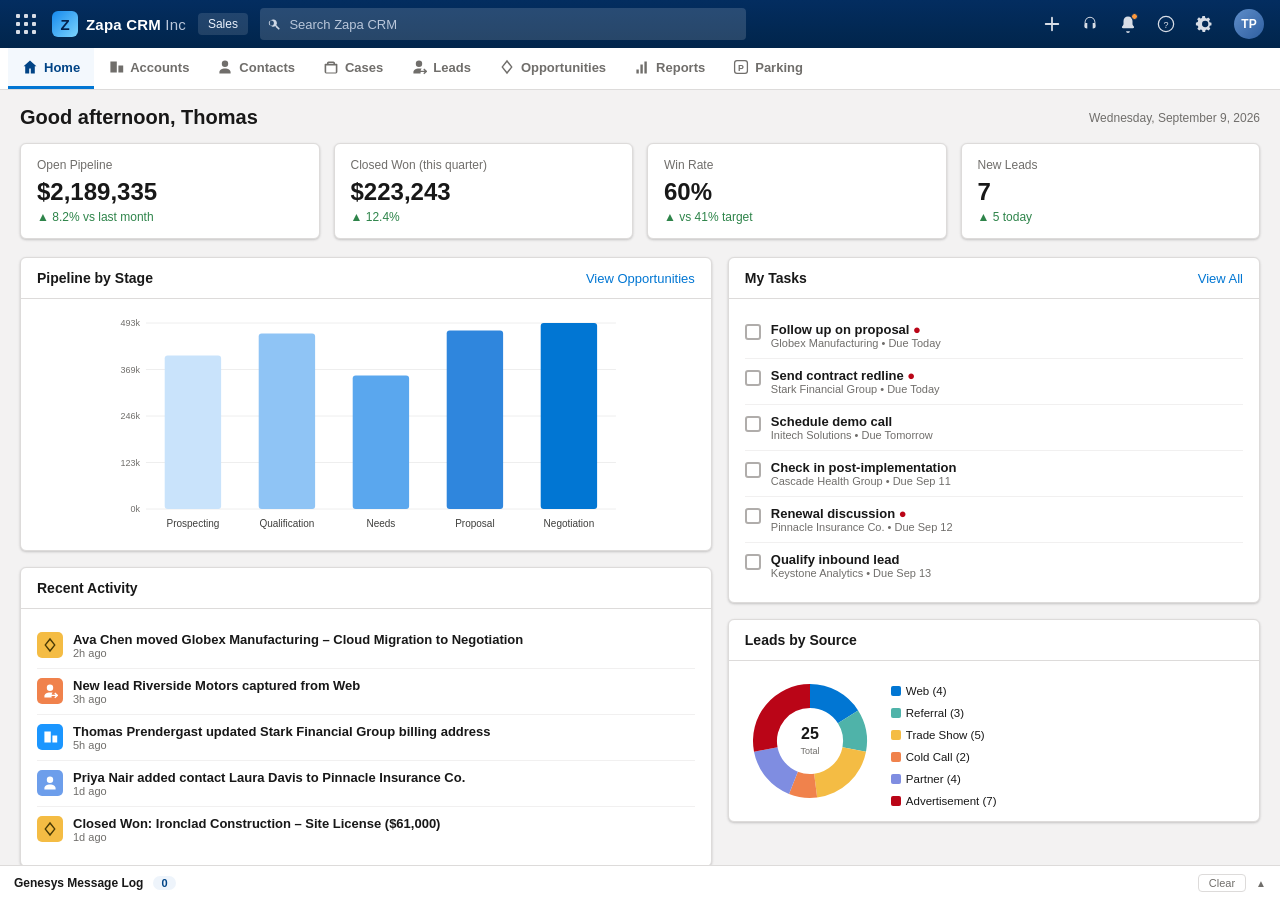
==== commit 4fed00ef: "Add files via upload" ====
--- a/index.html
+++ b/index.html
@@ -74,16 +74,6 @@
     </div>
   </div>
 
-  <!-- Interaction window popover (Private Deployment guide, step 5) —
-       its own popover, positioned to the left of the Genesys Cloud one,
-       opened/closed together with it via the same headset icon. -->
-  <div class="genesys-interaction-panel" id="genesys-interaction-panel">
-    <div class="genesys-interaction-panel-header">
-      <h2>Interaction</h2>
-    </div>
-    <div class="genesys-interaction-panel-body" id="genesys-interaction-panel-body"></div>
-  </div>
-
   <!-- Genesys Cloud popover panel -->
   <div class="genesys-panel" id="genesys-panel">
     <div class="genesys-panel-arrow" id="genesys-panel-arrow"></div>
--- a/css/styles.css
+++ b/css/styles.css
@@ -476,34 +476,6 @@
 .genesys-panel-body { flex: 1 1 auto; }
 .genesys-panel-body iframe { width: 100%; height: 100%; border: 0; display: block; }
 
-/* Separate popover for the Step 5 "interaction window" — sits to the left
-   of the main Embeddable Framework popover, opens/closes in sync with it. */
-.genesys-interaction-panel {
-  position: fixed;
-  width: 200px;
-  height: 500px;
-  background: #fff;
-  border-radius: 8px;
-  box-shadow: var(--shadow-2);
-  z-index: 150;
-  display: none;
-  flex-direction: column;
-  overflow: hidden;
-}
-.genesys-interaction-panel.open { display: flex; }
-.genesys-interaction-panel-header {
-  flex: 0 0 auto;
-  background: linear-gradient(180deg, var(--sf-header-bg) 0%, var(--sf-header-bg-2) 100%);
-  color: #fff;
-  padding: 12px 14px;
-  display: flex;
-  align-items: center;
-  justify-content: space-between;
-}
-.genesys-interaction-panel-header h2 { margin: 0; font-size: 14px; font-weight: 700; }
-.genesys-interaction-panel-body { flex: 1 1 auto; }
-.genesys-interaction-panel-body iframe { width: 100%; height: 100%; border: 0; display: block; }
-
 /* ============ Message Log (footer) ============ */
 .message-log {
   flex: 0 0 auto;
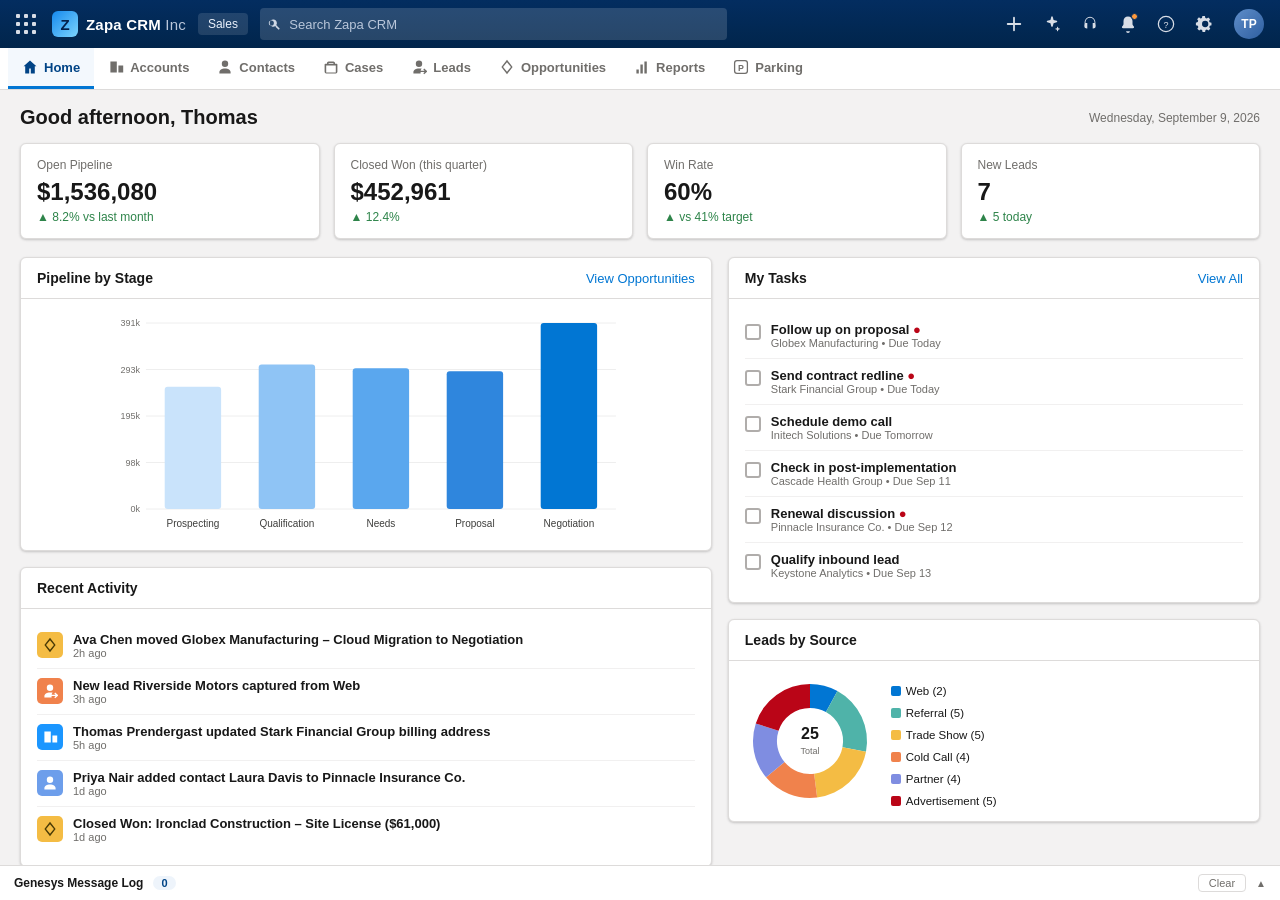
==== commit 21d562a8: "Add files via upload" ====
--- a/index.html
+++ b/index.html
@@ -39,6 +39,9 @@
     <button class="icon-btn" id="btn-new" title="Create New">
       <svg viewBox="0 0 20 20" width="18" height="18"><path fill="currentColor" d="M10 2a1 1 0 0 1 1 1v6h6a1 1 0 1 1 0 2h-6v6a1 1 0 1 1-2 0v-6H3a1 1 0 1 1 0-2h6V3a1 1 0 0 1 1-1Z"/></svg>
     </button>
+    <button class="icon-btn" id="btn-agent-copilot" title="Agent Copilot">
+      <svg viewBox="0 0 20 20" width="18" height="18"><path fill="currentColor" d="M10 1.5c.4 0 .75.27.85.65l.9 3.4 3.4.9a.88.88 0 0 1 0 1.7l-3.4.9-.9 3.4a.88.88 0 0 1-1.7 0l-.9-3.4-3.4-.9a.88.88 0 0 1 0-1.7l3.4-.9.9-3.4c.1-.38.45-.65.85-.65Z"/><path fill="currentColor" d="M16.2 13c.2 0 .38.14.43.33l.37 1.4 1.4.37a.44.44 0 0 1 0 .86l-1.4.37-.37 1.4a.44.44 0 0 1-.86 0l-.37-1.4-1.4-.37a.44.44 0 0 1 0-.86l1.4-.37.37-1.4c.05-.19.23-.33.43-.33Z"/></svg>
+    </button>
     <button class="icon-btn" id="btn-genesys" title="Genesys Cloud">
       <svg viewBox="0 0 20 20" width="18" height="18"><path fill="currentColor" d="M10 2a6 6 0 0 0-6 6v4.5A2.5 2.5 0 0 0 6.5 15H7v-6H5V8a5 5 0 0 1 10 0v1h-2v6h.5a2.5 2.5 0 0 0 2.5-2.5V8a6 6 0 0 0-6-6Z"/><rect x="4" y="10" width="2.6" height="4.4" rx="1" fill="currentColor"/><rect x="13.4" y="10" width="2.6" height="4.4" rx="1" fill="currentColor"/></svg>
     </button>
@@ -72,6 +75,18 @@
         src="https://apps.inindca.com/crm-embeddable-desktop/?show-broker-ui"
         allow="camera *; microphone *; autoplay *; hid *; local-network-access *"></iframe>
     </div>
+  </div>
+
+  <!-- Agent Copilot popover — toggled from the sparkle icon beside "+".
+       Composable Desktop Copilot gadget, scope=default (the agent's own
+       current interaction, not tied to any specific CRM record). -->
+  <div class="agent-copilot-panel" id="agent-copilot-panel">
+    <div class="agent-copilot-panel-arrow" id="agent-copilot-panel-arrow"></div>
+    <div class="agent-copilot-panel-header">
+      <h2>Agent Copilot</h2>
+      <button class="agent-copilot-panel-close" id="agent-copilot-panel-close" title="Close">&times;</button>
+    </div>
+    <div class="agent-copilot-panel-body" id="agent-copilot-panel-body"></div>
   </div>
 
   <!-- Genesys Cloud popover panel -->
--- a/css/styles.css
+++ b/css/styles.css
@@ -476,6 +476,50 @@
 .genesys-panel-body { flex: 1 1 auto; }
 .genesys-panel-body iframe { width: 100%; height: 100%; border: 0; display: block; }
 
+/* Agent Copilot popover (sparkle icon beside "+") — same popover pattern
+   as the Genesys Cloud panel, just a bit wider for Copilot's content. */
+.agent-copilot-panel {
+  position: fixed;
+  width: 320px;
+  height: 500px;
+  background: #fff;
+  border-radius: 8px;
+  box-shadow: var(--shadow-2);
+  z-index: 150;
+  display: none;
+  flex-direction: column;
+  overflow: hidden;
+}
+.agent-copilot-panel.open { display: flex; }
+.agent-copilot-panel-arrow {
+  position: absolute;
+  top: -6px;
+  width: 14px;
+  height: 14px;
+  background: var(--sf-header-bg);
+  transform: rotate(45deg);
+  border-radius: 2px;
+}
+.agent-copilot-panel-header {
+  position: relative;
+  z-index: 1;
+  flex: 0 0 auto;
+  background: linear-gradient(180deg, var(--sf-header-bg) 0%, var(--sf-header-bg-2) 100%);
+  color: #fff;
+  padding: 12px 14px;
+  display: flex;
+  align-items: center;
+  justify-content: space-between;
+}
+.agent-copilot-panel-header h2 { margin: 0; font-size: 14px; font-weight: 700; }
+.agent-copilot-panel-close {
+  background: transparent; border: none; color: #fff; font-size: 16px; line-height: 1;
+  width: 24px; height: 24px; display: flex; align-items: center; justify-content: center; border-radius: 4px;
+}
+.agent-copilot-panel-close:hover { background: rgba(255,255,255,.15); }
+.agent-copilot-panel-body { flex: 1 1 auto; }
+.agent-copilot-panel-body iframe { width: 100%; height: 100%; border: 0; display: block; }
+
 /* ============ Message Log (footer) ============ */
 .message-log {
   flex: 0 0 auto;
